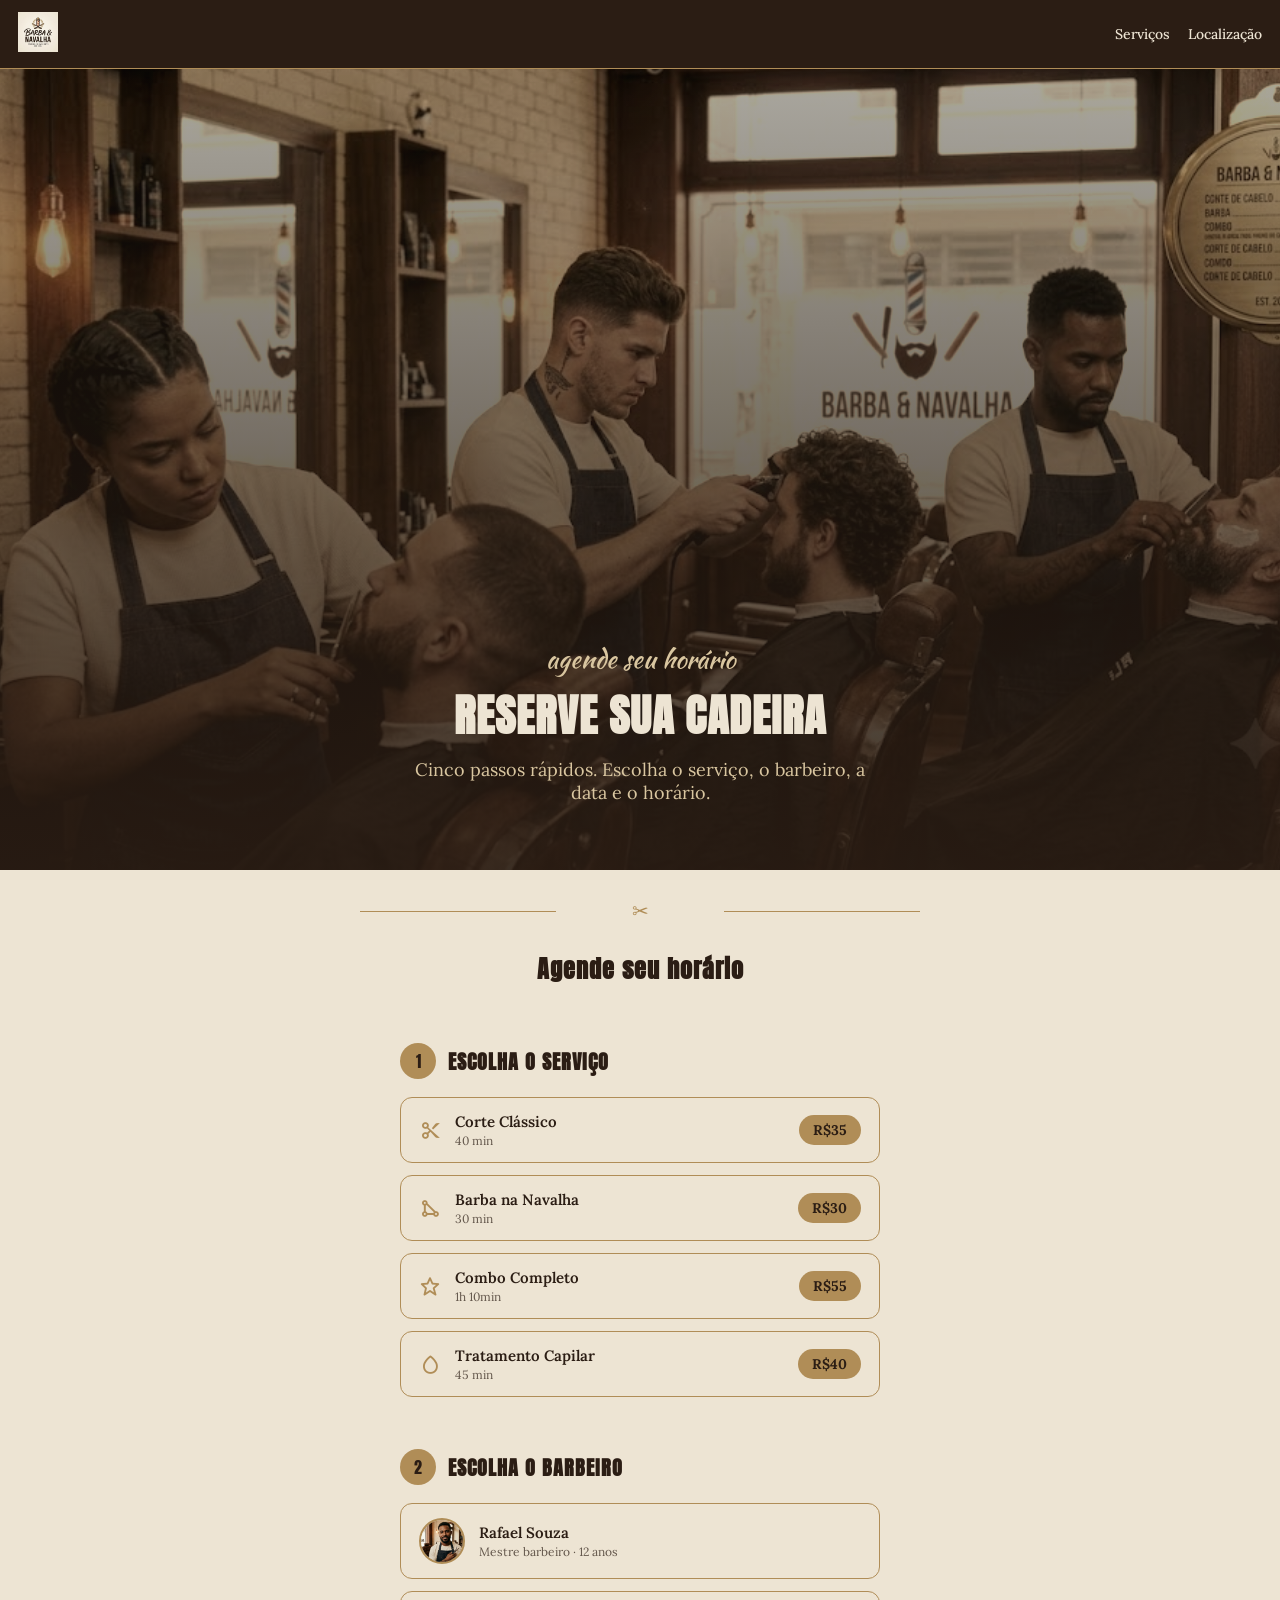
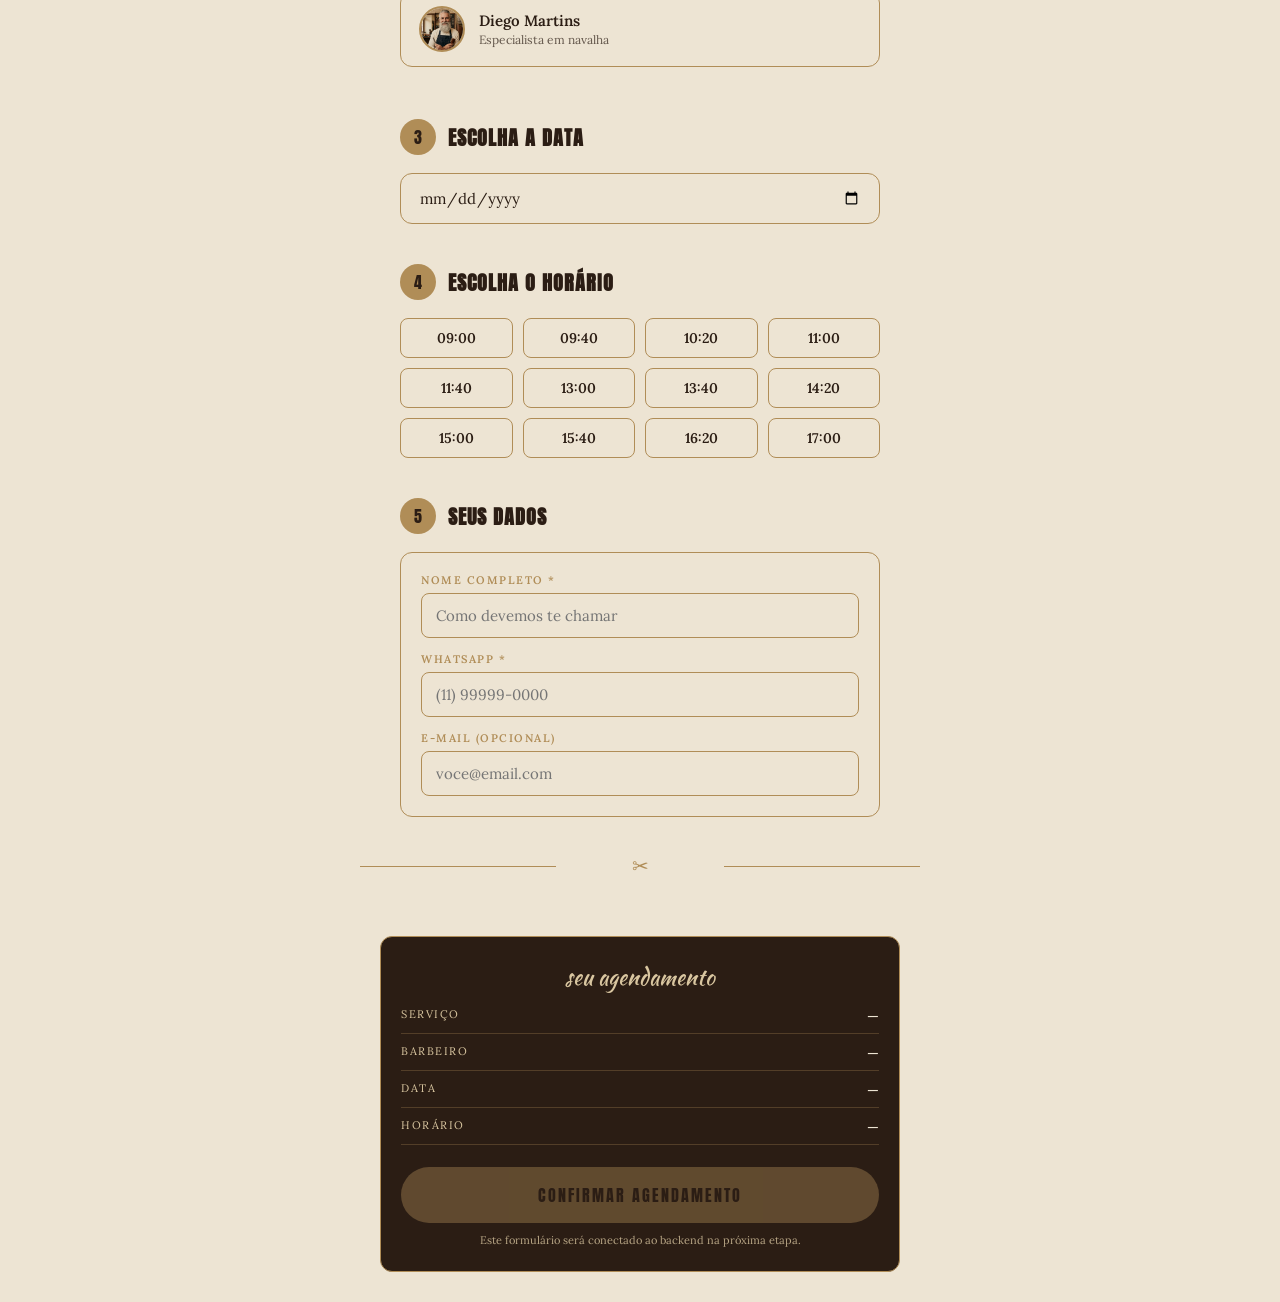
==== pages/agendamento.html @ aa18a09f "feat: redesign main page layout and add new sections for services and location refactor: remove user" ====
<!doctype html>
<html lang="pt-BR">
  <head>
    <meta charset="UTF-8" />
    <meta name="viewport" content="width=device-width, initial-scale=1.0" />
    <title>Agendar - Barba & Navalha</title>
    <link rel="icon" type="image/png" href="/img/logo1.jpg" />
    <link rel="preconnect" href="https://fonts.googleapis.com" />
    <link
      href="https://fonts.googleapis.com/css2?family=Anton&family=Cormorant+Garamond:wght@500;600&family=Kaushan+Script&family=Lora:wght@400;500&display=swap"
      rel="stylesheet"
    />
    <link
      href="https://unpkg.com/boxicons@2.1.4/css/boxicons.min.css"
      rel="stylesheet"
    />
    <link rel="stylesheet" href="/css/style.css" />
    <link rel="stylesheet" href="/css/agendamento.css" />
    <link rel="stylesheet" href="/css/responsive.css" />
  </head>
  <body>
    <header class="topo">
      <a href="/index.html">
        <img src="/img/logo1.jpg" alt="Barba & Navalha" class="logo-topo" />
      </a>
      <nav class="nav-topo">
        <a href="/index.html#servicos">Serviços</a>
        <a href="/index.html#localizacao">Localização</a>
      </nav>
    </header>

    <section class="hero">
      <img
        src="/img/diaAdia2.jpg"
        alt="Interior da barbearia"
        class="hero-img"
      />
      <div class="hero-overlay"></div>
      <div class="hero-conteudo">
        <p class="hero-script">agende seu horário</p>
        <h1 class="hero-titulo">RESERVE SUA CADEIRA</h1>
        <p class="hero-subtitulo">
          Cinco passos rápidos. Escolha o serviço, o barbeiro, a data e o
          horário.
        </p>
      </div>
    </section>

    <main class="agendamento-pagina container">
      <div class="divisor">✂</div>
      <h1 class="titulo-secao">Agende seu horário</h1>

      <section class="container">
        <!-- 1. Serviço -->
        <div class="passo" id="servicos">
          <div class="passo-cabecalho">
            <span class="passo-numero">1</span>
            <h2 class="passo-titulo">ESCOLHA O SERVIÇO</h2>
          </div>

          <button
            type="button"
            class="opcao"
            data-servico="corte"
            data-preco="35"
          >
            <i class="bx bx-cut opcao-icone"></i>
            <div class="opcao-info">
              <div class="opcao-titulo">Corte Clássico</div>
              <div class="opcao-desc">40 min</div>
            </div>
            <span class="opcao-preco">R$35</span>
          </button>

          <button
            type="button"
            class="opcao"
            data-servico="barba"
            data-preco="30"
          >
            <i class="bx bx-shape-triangle opcao-icone"></i>
            <div class="opcao-info">
              <div class="opcao-titulo">Barba na Navalha</div>
              <div class="opcao-desc">30 min</div>
            </div>
            <span class="opcao-preco">R$30</span>
          </button>

          <button
            type="button"
            class="opcao"
            data-servico="combo"
            data-preco="55"
          >
            <i class="bx bx-star opcao-icone"></i>
            <div class="opcao-info">
              <div class="opcao-titulo">Combo Completo</div>
              <div class="opcao-desc">1h 10min</div>
            </div>
            <span class="opcao-preco">R$55</span>
          </button>

          <button
            type="button"
            class="opcao"
            data-servico="trat"
            data-preco="40"
          >
            <i class="bx bx-droplet opcao-icone"></i>
            <div class="opcao-info">
              <div class="opcao-titulo">Tratamento Capilar</div>
              <div class="opcao-desc">45 min</div>
            </div>
            <span class="opcao-preco">R$40</span>
          </button>
        </div>

        <!-- 2. Barbeiro -->
        <div class="passo">
          <div class="passo-cabecalho">
            <span class="passo-numero">2</span>
            <h2 class="passo-titulo">ESCOLHA O BARBEIRO</h2>
          </div>

          <button type="button" class="opcao" data-barbeiro="rafael">
            <img
              src="/img/barbeiro2.jpg"
              alt="Rafael Souza"
              class="avatar-foto"
            />
            <div class="opcao-info">
              <div class="opcao-titulo">Rafael Souza</div>
              <div class="opcao-desc">Mestre barbeiro · 12 anos</div>
            </div>
          </button>

          <button type="button" class="opcao" data-barbeiro="diego">
            <img
              src="/img/barbeiro1.jpg"
              alt="Diego Martins"
              class="avatar-foto"
            />
            <div class="opcao-info">
              <div class="opcao-titulo">Diego Martins</div>
              <div class="opcao-desc">Especialista em navalha</div>
            </div>
          </button>
        </div>

        <!-- 3. Data -->
        <div class="passo">
          <div class="passo-cabecalho">
            <span class="passo-numero">3</span>
            <h2 class="passo-titulo">ESCOLHA A DATA</h2>
          </div>
          <input type="date" class="campo-data" id="data-agendamento" />
        </div>

        <!-- 4. Horário -->
        <div class="passo">
          <div class="passo-cabecalho">
            <span class="passo-numero">4</span>
            <h2 class="passo-titulo">ESCOLHA O HORÁRIO</h2>
          </div>
          <div class="horarios">
            <button type="button" class="horario">09:00</button>
            <button type="button" class="horario">09:40</button>
            <button type="button" class="horario">10:20</button>
            <button type="button" class="horario">11:00</button>
            <button type="button" class="horario">11:40</button>
            <button type="button" class="horario">13:00</button>
            <button type="button" class="horario">13:40</button>
            <button type="button" class="horario">14:20</button>
            <button type="button" class="horario">15:00</button>
            <button type="button" class="horario">15:40</button>
            <button type="button" class="horario">16:20</button>
            <button type="button" class="horario">17:00</button>
          </div>
        </div>

        <!-- 5. Dados -->
        <div class="passo">
          <div class="passo-cabecalho">
            <span class="passo-numero">5</span>
            <h2 class="passo-titulo">SEUS DADOS</h2>
          </div>

          <div class="form-dados">
            <div class="campo">
              <label for="nome">Nome completo *</label>
              <input
                type="text"
                id="nome"
                placeholder="Como devemos te chamar"
                required
              />
            </div>
            <div class="campo">
              <label for="tel">WhatsApp *</label>
              <input
                type="tel"
                id="tel"
                placeholder="(11) 99999-0000"
                required
              />
            </div>
            <div class="campo">
              <label for="email">E-mail (opcional)</label>
              <input type="email" id="email" placeholder="voce@email.com" />
            </div>
          </div>
        </div>
      </section>
      <div class="divisor">✂</div>
      <!-- Resumo + confirmar -->
      <div class="resumo">
        <p class="resumo-titulo">seu agendamento</p>
        <dl>
          <div class="resumo-linha">
            <dt>Serviço</dt>
            <dd id="r-servico">—</dd>
          </div>
          <div class="resumo-linha">
            <dt>Barbeiro</dt>
            <dd id="r-barbeiro">—</dd>
          </div>
          <div class="resumo-linha">
            <dt>Data</dt>
            <dd id="r-data">—</dd>
          </div>
          <div class="resumo-linha">
            <dt>Horário</dt>
            <dd id="r-horario">—</dd>
          </div>
        </dl>
        <button type="button" class="btn-confirmar" id="btn-confirmar" disabled>
          CONFIRMAR AGENDAMENTO
        </button>
        <p class="aviso-form">
          Este formulário será conectado ao backend na próxima etapa.
        </p>
      </div>
    </main>

    <script src="/js/agendamento.js"></script>
  </body>
</html>
---- css/style.css ----
/* ===== RESET ===== */
* {
  margin: 0;
  padding: 0;
  box-sizing: border-box;
}

/* ===== VARIÁVEIS ===== */
:root {
  --fundo: #ede4d3;
  --destaque: #2b1d14;
  --detalhe: #b08d57;
  --detalhe-claro: #d9c6a0;
  --preto: #000000;
  --branco: #ffffff;

  --font-script: "Kaushan Script", cursive;
  --font-bloco: "Anton", sans-serif;
  --font-corpo: "Lora", serif;
}

body {
  background-color: var(--fundo);
  color: var(--destaque);
  font-family: var(--font-corpo);
  padding-top: 60px; /* espaço pro header fixo */
}

.container {
  max-width: 600px;
  margin: 0 auto;
  padding: 0 20px;
}

/* ===== TÍTULOS DE SEÇÃO (usados em várias páginas) ===== */
.titulo-secao {
  font-family: var(--font-bloco);
  font-size: 24px;
  letter-spacing: 1px;
  text-align: center;
  margin-bottom: 24px;
}

.titulo-claro {
  color: var(--fundo);
}

/* ===== HEADER ===== */
.topo {
  background-color: var(--destaque);
  width: 100%;
  display: flex;
  justify-content: space-between;
  align-items: center;
  padding: 12px 24px;
  position: fixed;
  top: 0;
  left: 0;
  z-index: 100;
  border-bottom: 1px solid rgba(176, 141, 87, 1);
}

.logo-topo {
  height: 44px;
  width: auto;
}

/* ===== MENU ===== */
.nav-topo {
  display: flex;
  align-items: center;
  gap: 28px;
}

.nav-topo a {
  font-family: var(--font-corpo);
  color: var(--fundo);
  text-decoration: none;
  font-size: 15px;
  font-weight: 500;
  position: relative;
  transition: color .2s ease;
}

.nav-topo a:hover {
  color: var(--detalhe-claro);
}

.nav-topo a::after {
  content: "";
  position: absolute;
  left: 0;
  bottom: -5px;
  width: 0;
  height: 2px;
  background: var(--detalhe);
  transition: width .25s ease;
}

.nav-topo a:hover::after {
  width: 100%;
}

/* ===== BOTÃO REUTILIZÁVEL (header, hero, CTA final) ===== */
.btn-agendar {
  font-family: var(--font-detalhe);
  font-weight: 600;
  background-color: var(--detalhe);
  color: var(--destaque);
  border: none;
  border-radius: 30px;
  padding: 10px 22px;
  font-size: 14px;
  text-decoration: none;
  display: inline-block;
  cursor: pointer;
  letter-spacing: 0.5px;
  transition: background-color 0.2s ease;
}

.btn-agendar:hover {
  background-color: var(--detalhe-claro);
}

.btn-agendar-grande {
  padding: 14px 34px;
  font-size: 16px;
}

/* ===== HERO ===== */
.hero {
  position: relative;
  height: 90vh;
  min-height: 480px;
  overflow: hidden;
  display: flex;
  align-items: flex-end;
}

.hero-img {
  position: absolute;
  inset: 0;
  width: 100%;
  height: 100%;
  object-fit: cover;
  filter: sepia(35%) contrast(105%) brightness(80%);
}

.hero-overlay {
  position: absolute;
  inset: 0;
  background: linear-gradient(180deg, rgba(43,29,20,0.2) 0%, rgba(43,29,20,0.9) 100%);
}

.hero-conteudo {
  position: relative;
  z-index: 2;
  color: var(--fundo);
  padding: 32px 24px 44px;
  text-align: center;
  width: 100%;
}

.hero-script {
  font-family: var(--font-script);
  font-size: 26px;
  color: var(--detalhe-claro);
  margin-bottom: 4px;
}

.hero-titulo {
  font-family: var(--font-bloco);
  font-size: 32px;
  letter-spacing: 1px;
  margin-bottom: 10px;
}

.hero-subtitulo {
  font-size: 17px;
  max-width: 340px;
  margin: 0 auto 22px;
  color: var(--detalhe-claro);
}

/* ===== DIVISOR ORNAMENTAL (entre seções) ===== */
.divisor {
  text-align: center;
  color: var(--detalhe);
  font-size: 20px;
  padding: 28px 0;
  position: relative;
}

.divisor::before,
.divisor::after {
  content: "";
  position: absolute;
  top: 50%;
  width: 35%;
  height: 1px;
  background-color: var(--detalhe);
}

.divisor::before { left: 0; }
.divisor::after { right: 0; }

/* ===== SOBRE ===== */
.sobre {
  padding: 20px 20px 40px;
  text-align: center;
}

.sobre-texto {
  font-size: 17px;
  line-height: 1.7;
  max-width: 480px;
  margin: 0 auto;
}

/* ===== SERVIÇOS ===== */
.servicos-wrap {
  background-color: var(--destaque);
  color: var(--fundo);
  padding: 40px 0 44px;
}

.card-servico {
  display: flex;
  align-items: center;
  gap: 16px;
  background-color: transparent;
  border: 1px solid var(--detalhe);
  border-radius: 12px;
  padding: 16px 20px;
  margin-bottom: 14px;
}

.card-icone {
  font-size: 26px;
  color: var(--detalhe);
  flex-shrink: 0;
}

.card-info {
  flex: 1;
}

.card-info h3 {
  font-family: var(--font-detalhe);
  font-size: 17px;
  font-weight: 600;
  margin-bottom: 4px;
}

.card-info p {
  font-size: 13px;
  color: var(--detalhe-claro);
}

.preco {
  background-color: var(--detalhe);
  color: var(--destaque);
  font-weight: 700;
  font-size: 15px;
  padding: 8px 16px;
  border-radius: 20px;
  white-space: nowrap;
  flex-shrink: 0;
}

/* Card em destaque (Combo) — fundo cheio em vez de contorno */
.card-destaque {
  background-color: var(--detalhe);
  border-color: var(--detalhe);
  color: var(--destaque);
}

.card-destaque .card-icone,
.card-destaque .card-info p {
  color: var(--destaque);
}

.card-destaque .preco {
  background-color: var(--destaque);
  color: var(--fundo);
}

/* ===== LOCALIZAÇÃO ===== */
.localizacao-wrap {
  background-color: var(--destaque);
  color: var(--fundo);
  padding: 40px 0 44px;
}

.card-info-bloco {
  display: flex;
  align-items: flex-start;
  gap: 14px;
  border: 1px solid var(--detalhe);
  border-radius: 12px;
  padding: 18px 20px;
  margin-bottom: 20px;
}

.card-info-bloco i {
  font-size: 24px;
  color: var(--detalhe);
  margin-top: 2px;
}

.card-info-bloco h3 {
  font-size: 15px;
  font-weight: 600;
  margin-bottom: 6px;
}

.card-info-bloco p {
  font-size: 13px;
  color: var(--detalhe-claro);
}

.mapa-wrap {
  border-radius: 12px;
  overflow: hidden;
  border: 1px solid var(--detalhe);
  margin-bottom: 16px;
}

.link-endereco {
  display: flex;
  align-items: center;
  gap: 8px;
  color: var(--fundo);
  text-decoration: none;
  font-size: 14px;
}

.link-endereco:hover {
  color: var(--detalhe);
}

/* ===== CTA FINAL ===== */
.cta-final {
  text-align: center;
  padding: 44px 20px 50px;
  display: flex;
  flex-direction: column;
  align-items: center;
  gap: 18px;
}

.cta-final h2 {
  font-family: var(--font-bloco);
  font-size: 24px;
  letter-spacing: 1px;
}

/* ===== RODAPÉ ===== */
.rodape {
  text-align: center;
  padding: 24px 20px;
  background-color: var(--destaque);
  color: var(--fundo);
  font-size: 13px;
}

.rodape-social {
  margin-top: 10px;
  display: flex;
  justify-content: center;
  gap: 16px;
}

.rodape-social a {
  color: var(--detalhe);
  font-size: 20px;
}

.rodape-social a:hover {
  color: var(--fundo);
}

.footer-copy {
  font-size: 11px;
  color: var(--fundo);
}

/* ===== BOTÃO FLUTUANTE DO WHATSAPP ===== */
.whatsapp-flutuante {
  position: fixed;
  bottom: 24px;
  right: 24px;
  width: 56px;
  height: 56px;
  background-color: #25D366;
  color: #ffffff;
  border-radius: 50%;
  display: flex;
  align-items: center;
  justify-content: center;
  font-size: 28px;
  box-shadow: 0 6px 16px rgba(0, 0, 0, 0.35);
  z-index: 200;
  transition: transform 0.2s ease;
  text-decoration: none;
  animation: pulsar 2.5s infinite;
}

.whatsapp-flutuante:hover {
  transform: scale(1.08);
}

.whatsapp-flutuante i {
  line-height: 1;
}

@keyframes pulsar {
  0% {
    box-shadow: 0 6px 16px rgba(0, 0, 0, 0.35), 0 0 0 0 rgba(37, 211, 102, 0.6);
  }
  70% {
    box-shadow: 0 6px 16px rgba(0, 0, 0, 0.35), 0 0 0 16px rgba(37, 211, 102, 0);
  }
  100% {
    box-shadow: 0 6px 16px rgba(0, 0, 0, 0.35), 0 0 0 0 rgba(37, 211, 102, 0);
  }
}
---- css/agendamento.css ----
/* ===== ESTRUTURA GERAL DOS PASSOS ===== */
.passo {
  padding: 32px 20px 8px;
}

.passo-cabecalho {
  display: flex;
  align-items: center;
  gap: 12px;
  margin-bottom: 18px;
}

.passo-numero {
  width: 36px;
  height: 36px;
  border-radius: 50%;
  background-color: var(--detalhe);
  color: var(--destaque);
  font-family: var(--font-bloco);
  display: flex;
  align-items: center;
  justify-content: center;
  font-size: 16px;
  flex-shrink: 0;
}

.passo-titulo {
  font-family: var(--font-bloco);
  font-size: 20px;
  letter-spacing: 1px;
  color: var(--destaque);
}

/* ===== CARDS SELECIONÁVEIS (serviço / barbeiro) ===== */
.opcao {
  width: 100%;
  display: flex;
  align-items: center;
  gap: 14px;
  background-color: transparent;
  border: 1px solid var(--detalhe);
  border-radius: 12px;
  padding: 14px 18px;
  margin-bottom: 12px;
  cursor: pointer;
  text-align: left;
  font-family: var(--font-corpo);
  color: var(--destaque);
  transition: background-color .2s ease, border-color .2s ease;
}

.opcao:hover {
  background-color: rgba(176, 141, 87, 0.1);
}

.opcao.selecionada {
  background-color: var(--destaque);
  color: var(--fundo);
  border-color: var(--destaque);
}

.opcao.selecionada .opcao-desc,
.opcao.selecionada .opcao-icone {
  color: var(--detalhe-claro);
}

.opcao-icone {
  font-size: 22px;
  color: var(--detalhe);
  flex-shrink: 0;
}

.opcao-info {
  flex: 1;
}

.opcao-titulo {
  font-weight: 600;
  font-size: 15px;
  margin-bottom: 2px;
}

.opcao-desc {
  font-size: 12px;
  color: var(--destaque);
  opacity: 0.7;
}

.opcao-preco {
  background-color: var(--detalhe);
  color: var(--destaque);
  font-weight: 700;
  font-size: 14px;
  padding: 6px 14px;
  border-radius: 20px;
  white-space: nowrap;
}

.opcao.selecionada .opcao-preco {
  background-color: var(--detalhe);
  color: var(--destaque);
}

/* Avatar do barbeiro (versão inicial/texto) */
.avatar {
  width: 46px;
  height: 46px;
  border-radius: 50%;
  border: 1px solid var(--detalhe);
  display: flex;
  align-items: center;
  justify-content: center;
  font-family: var(--font-bloco);
  color: var(--detalhe);
  font-size: 15px;
  flex-shrink: 0;
}

.opcao.selecionada .avatar {
  color: var(--detalhe-claro);
}

/* Avatar do barbeiro (versão com foto real) */
.avatar-foto {
  width: 46px;
  height: 46px;
  border-radius: 50%;
  object-fit: cover;
  border: 2px solid var(--detalhe);
  flex-shrink: 0;
  transition: border-color .2s ease;
}

.opcao.selecionada .avatar-foto {
  border-color: var(--detalhe-claro);
  box-shadow: 0 0 0 2px var(--destaque);
}

/* ===== CALENDÁRIO NATIVO ===== */
.campo-data {
  width: 100%;
  padding: 14px 18px;
  border: 1px solid var(--detalhe);
  border-radius: 12px;
  background-color: transparent;
  font-family: var(--font-corpo);
  font-size: 15px;
  color: var(--destaque);
}

/* ===== GRADE DE HORÁRIOS ===== */
.horarios {
  display: grid;
  grid-template-columns: repeat(3, 1fr);
  gap: 10px;
}

.horario {
  padding: 10px 6px;
  border: 1px solid var(--detalhe);
  background-color: transparent;
  border-radius: 8px;
  font-family: var(--font-corpo);
  font-weight: 600;
  font-size: 14px;
  color: var(--destaque);
  cursor: pointer;
  transition: all .2s ease;
}

.horario:hover {
  background-color: rgba(176, 141, 87, 0.1);
}

.horario.selecionado {
  background-color: var(--detalhe);
  color: var(--destaque);
  border-color: var(--detalhe);
}

/* ===== FORMULÁRIO DE DADOS DO CLIENTE ===== */
.form-dados {
  border: 1px solid var(--detalhe);
  border-radius: 12px;
  padding: 20px;
  display: flex;
  flex-direction: column;
  gap: 14px;
}

.campo {
  display: flex;
  flex-direction: column;
  gap: 6px;
}

.campo label {
  font-size: 11px;
  letter-spacing: 1.5px;
  text-transform: uppercase;
  color: var(--detalhe);
  font-weight: 600;
}

.campo input {
  padding: 12px 14px;
  border: 1px solid var(--detalhe);
  border-radius: 8px;
  background-color: transparent;
  font-family: var(--font-corpo);
  font-size: 15px;
  color: var(--destaque);
  outline: none;
  transition: border-color .2s ease;
}

.campo input:focus {
  border-color: var(--destaque);
}

/* ===== RESUMO FINAL ===== */
.resumo {
  margin: 30px 20px;
  background-color: var(--destaque);
  color: var(--fundo);
  border: 1px solid var(--detalhe);
  border-radius: 12px;
  padding: 24px 20px;
}

.resumo-titulo {
  font-family: var(--font-script);
  color: var(--detalhe-claro);
  font-size: 22px;
  text-align: center;
  margin-bottom: 14px;
}

.resumo dl {
  display: flex;
  flex-direction: column;
  gap: 10px;
  margin-bottom: 22px;
}

.resumo-linha {
  display: flex;
  justify-content: space-between;
  gap: 12px;
  border-bottom: 1px solid rgba(176, 141, 87, 0.3);
  padding-bottom: 8px;
  font-size: 14px;
}

.resumo-linha dt {
  text-transform: uppercase;
  letter-spacing: 1.5px;
  font-size: 11px;
  color: var(--detalhe-claro);
}

.resumo-linha dd {
  text-align: right;
  font-weight: 500;
}

/* ===== BOTÃO CONFIRMAR ===== */
.btn-confirmar {
  width: 100%;
  padding: 16px;
  background-color: var(--detalhe);
  color: var(--destaque);
  border: none;
  border-radius: 30px;
  font-family: var(--font-bloco);
  font-size: 16px;
  letter-spacing: 2px;
  cursor: pointer;
  transition: background-color .2s ease;
}

.btn-confirmar:hover:not(:disabled) {
  background-color: var(--detalhe-claro);
}

.btn-confirmar:disabled {
  opacity: 0.4;
  cursor: not-allowed;
}

.aviso-form {
  text-align: center;
  font-size: 11px;
  color: var(--detalhe-claro);
  margin-top: 10px;
  opacity: 0.8;
}
---- css/responsive.css ----
/* ===== RESPONSIVIDADE (telas maiores que celular) ===== */
@media (min-width: 768px) {
  .hero-titulo {
    font-size: 44px;
  }

  .hero-subtitulo {
    font-size: 18px;
    max-width: 460px;
  }

  .card-servico {
    padding: 20px 26px;
  }

  .topo {
    padding: 12px 18px;
  }

  .nav-topo {
    gap: 18px;
  }

  .nav-topo a {
    font-size: 14px;
  }

  .btn-agendar {
    padding: 8px 16px;
    font-size: 13px;
  }

  .logo-topo {
    height: 40px;
  }
}

@media (min-width: 480px) {
  .horarios {
    grid-template-columns: repeat(4, 1fr);
  }
}
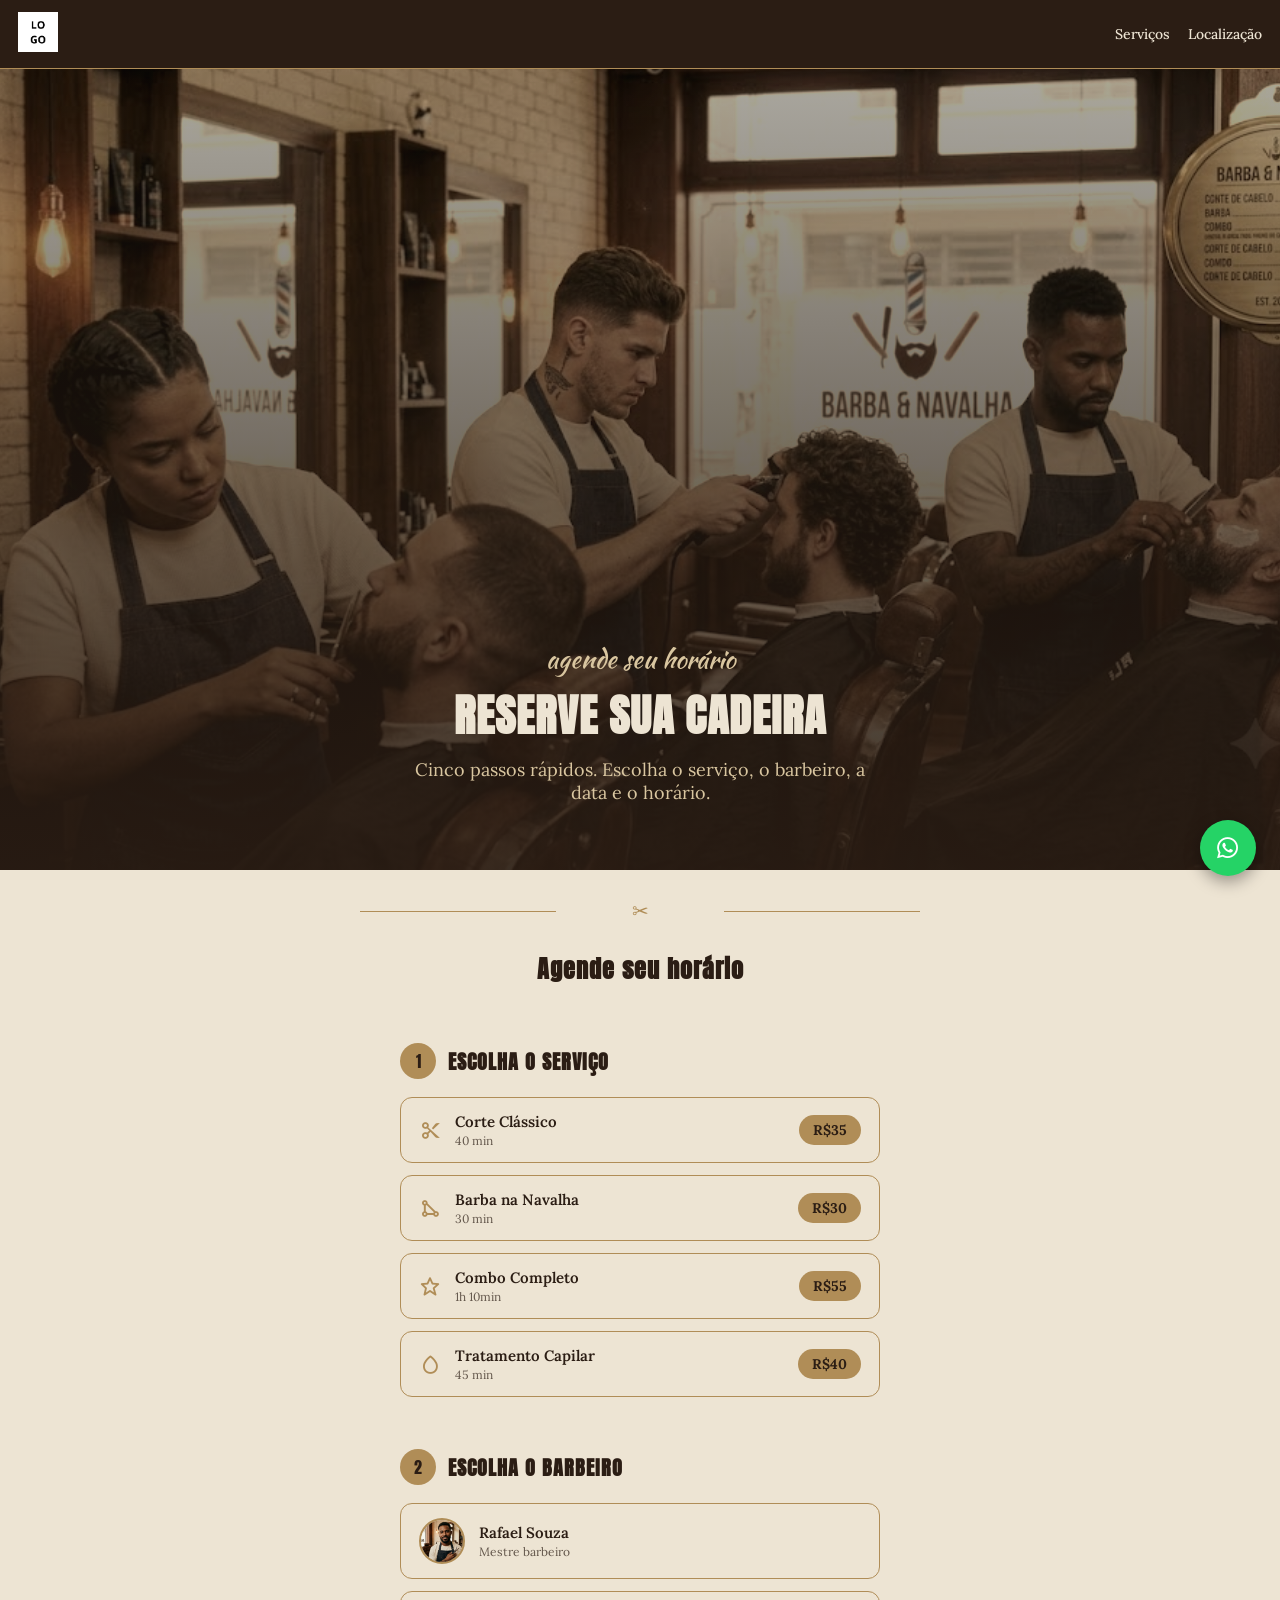
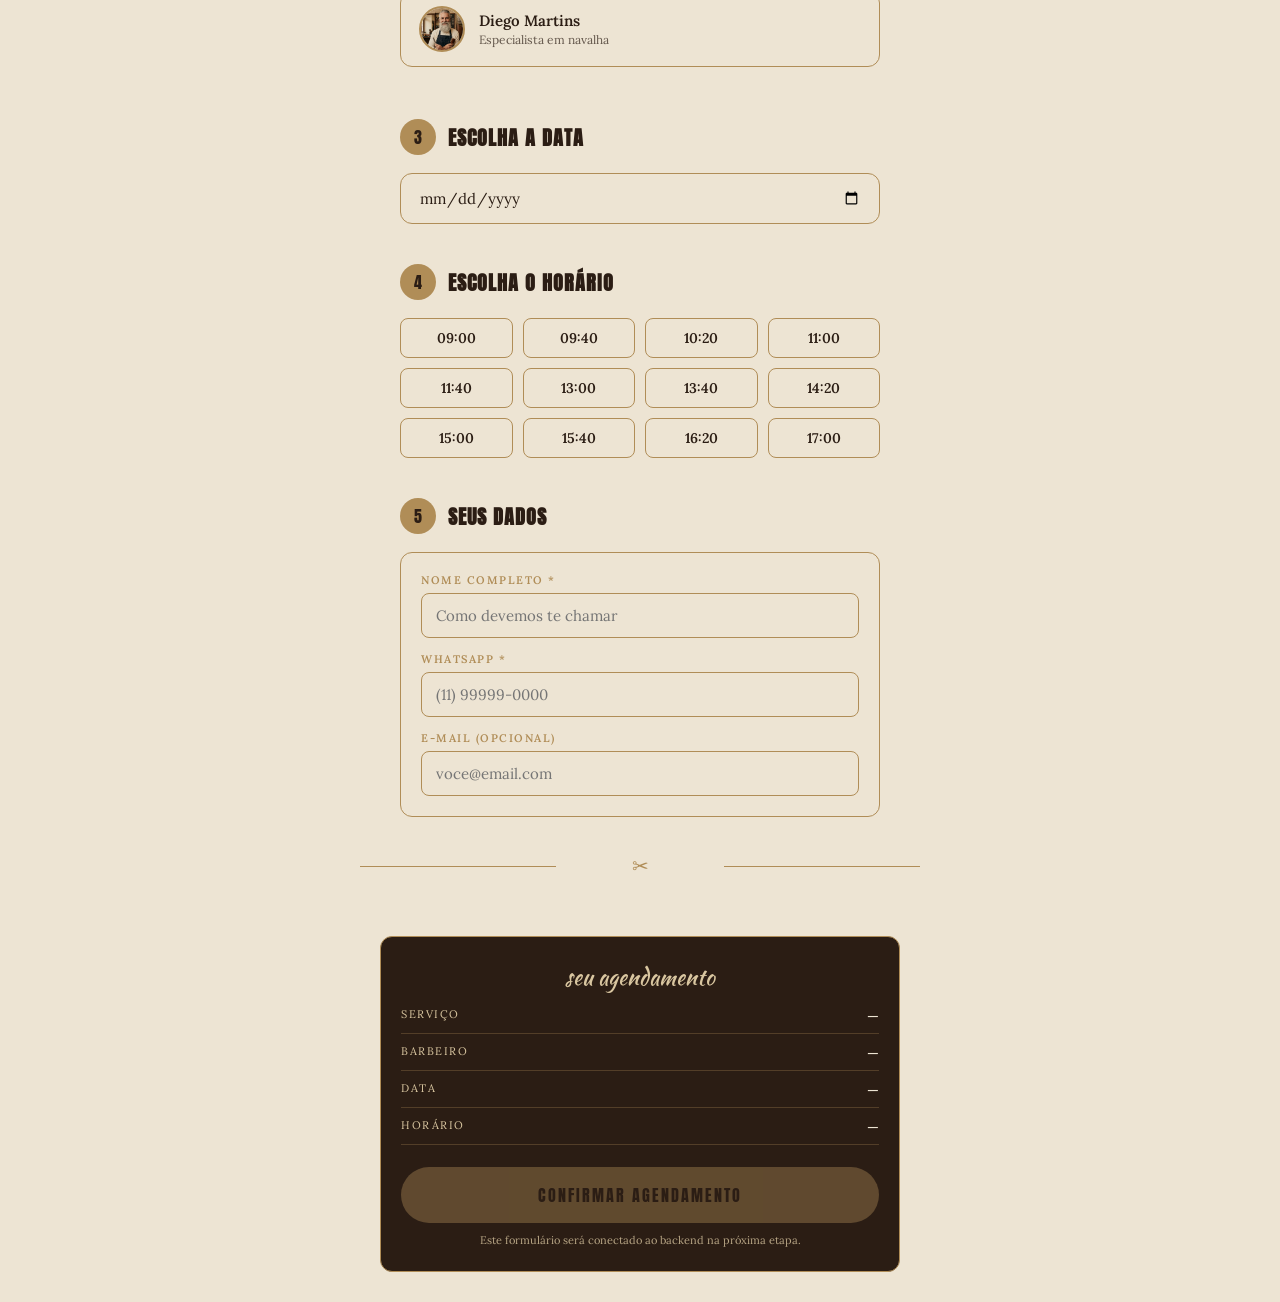
==== commit 9c76387d: "feat: initialize backend with Express and PostgreSQL setup - Added package.json for backend dependen" ====
--- a/pages/agendamento.html
+++ b/pages/agendamento.html
@@ -4,7 +4,7 @@
     <meta charset="UTF-8" />
     <meta name="viewport" content="width=device-width, initial-scale=1.0" />
     <title>Agendar - Barba & Navalha</title>
-    <link rel="icon" type="image/png" href="/img/logo1.jpg" />
+    <link rel="icon" type="image/png" href="/img/logo.png" />
     <link rel="preconnect" href="https://fonts.googleapis.com" />
     <link
       href="https://fonts.googleapis.com/css2?family=Anton&family=Cormorant+Garamond:wght@500;600&family=Kaushan+Script&family=Lora:wght@400;500&display=swap"
@@ -21,7 +21,7 @@
   <body>
     <header class="topo">
       <a href="/index.html">
-        <img src="/img/logo1.jpg" alt="Barba & Navalha" class="logo-topo" />
+        <img src="/img/logo.png" alt="Barba & Navalha" class="logo-topo" />
       </a>
       <nav class="nav-topo">
         <a href="/index.html#servicos">Serviços</a>
@@ -130,7 +130,7 @@
             />
             <div class="opcao-info">
               <div class="opcao-titulo">Rafael Souza</div>
-              <div class="opcao-desc">Mestre barbeiro · 12 anos</div>
+              <div class="opcao-desc">Mestre barbeiro</div>
             </div>
           </button>
 
@@ -242,6 +242,16 @@
       </div>
     </main>
 
+     <a
+      href="https://wa.me/55SEUNUMERO?text=Olá! Gostaria de agendar um horário na Barba %26 Navalha."
+      target="_blank"
+      rel="noopener"
+      class="whatsapp-flutuante"
+      aria-label="Fale conosco no WhatsApp"
+    >
+      <i class="bx bxl-whatsapp"></i>
+    </a>
+
     <script src="/js/agendamento.js"></script>
   </body>
 </html>
